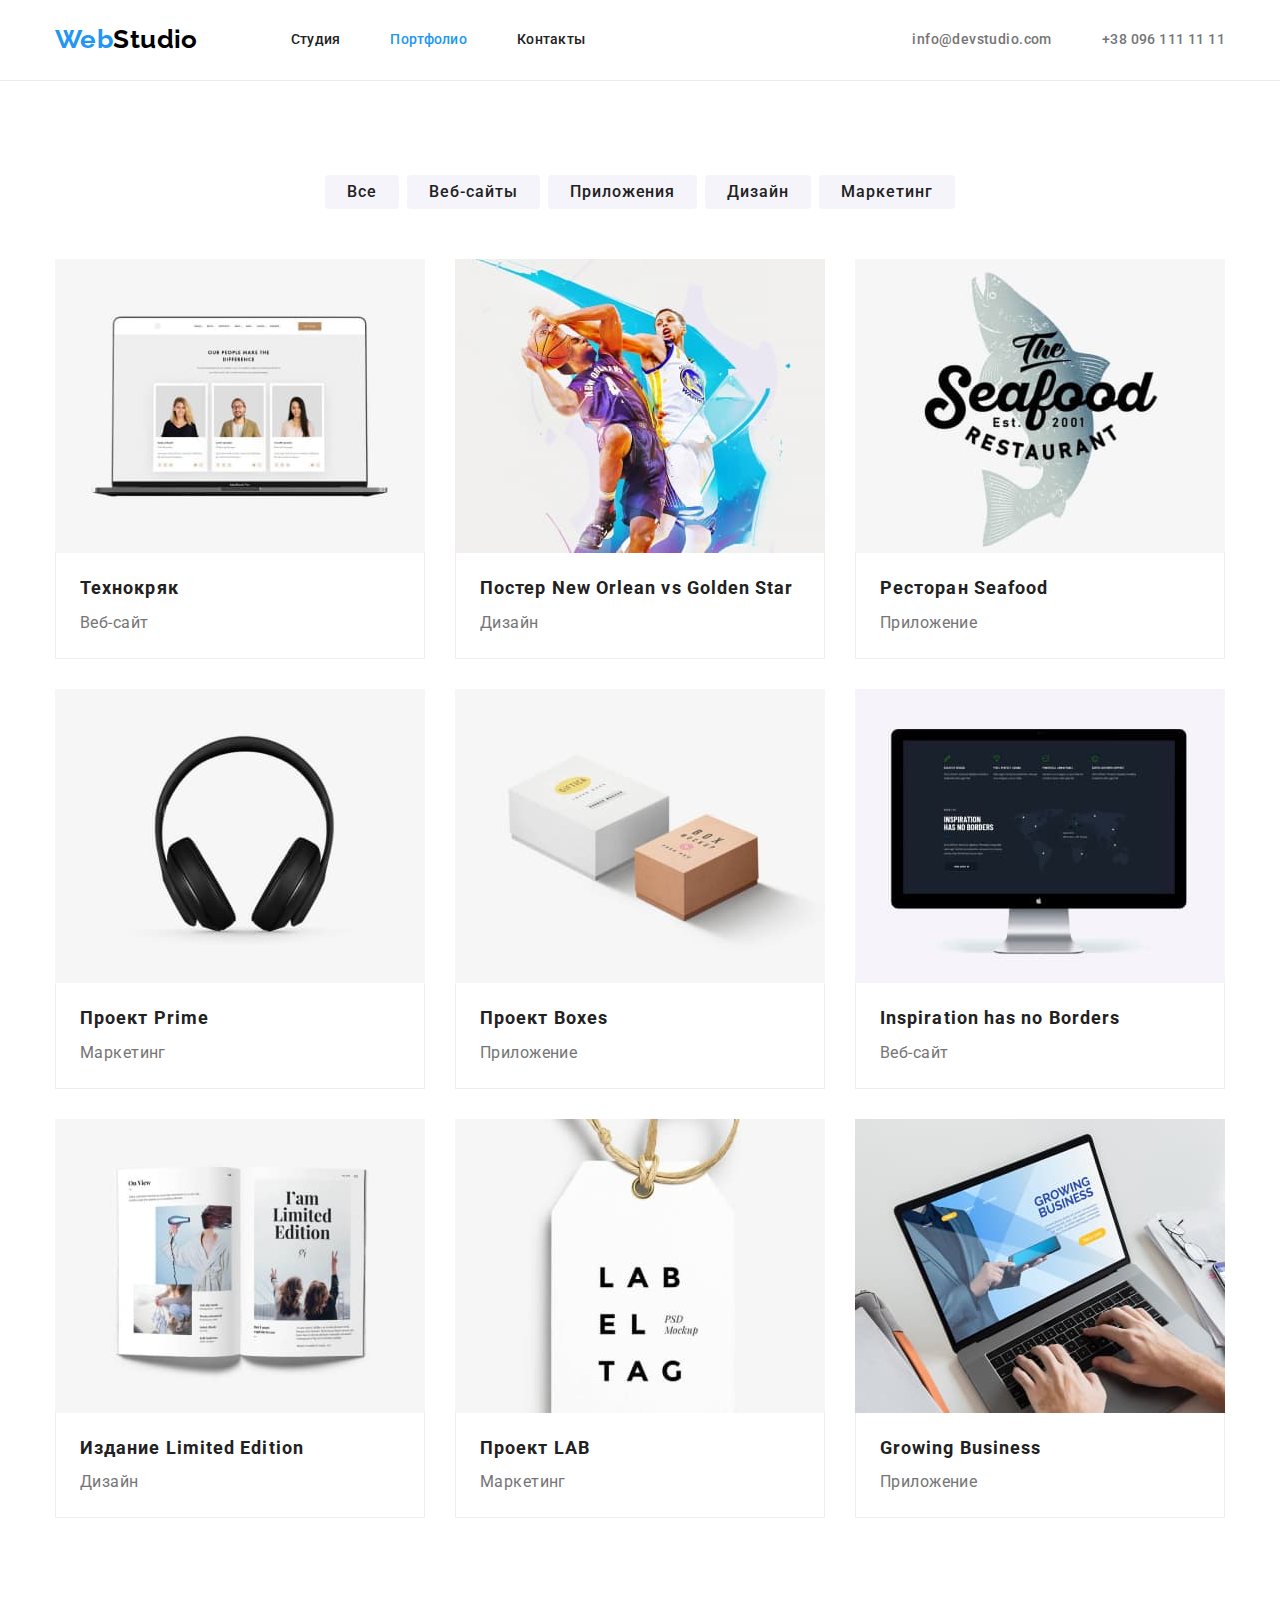
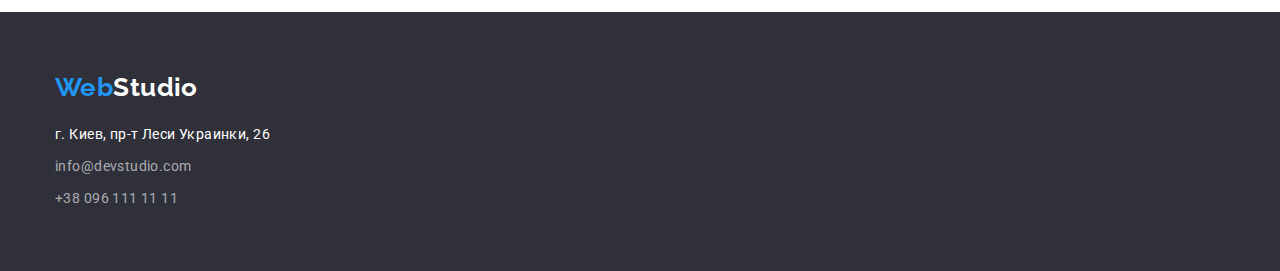
==== portfolio.html @ 7a7e6dae "2231" ====
<!DOCTYPE html>
<html lang="ru">
<head>
    <meta charset="UTF-8">
    <meta name="viewport" content="width=device-width, initial-scale=1.0">
    <title>Document</title>
    <link rel="stylesheet" href="https://cdnjs.cloudflare.com/ajax/libs/modern-normalize/0.6.0/modern-normalize.min.css" />
    <link rel="stylesheet" href="./css/style.css">
    <link rel="preconnect" href="https://fonts.gstatic.com">
    <link href="https://fonts.googleapis.com/css2?family=Raleway:wght@700&family=Roboto:wght@400;500;700&display=swap"
        rel="stylesheet">
</head>
<body>
    <!-- Шапка сайта-->
    <header class="header">
        <div class="container header-container">
            <nav class="nav">
                <a href="./index.html" class="logo"> <span class="logo-first-part">Web</span>Studio</a>
                <ul class="nav-list list">
                    <li class="nav-item"><a href="./index.html" class="link">Студия</a> </li>
                    <li class="nav-item"><a href="./portfolio.html" class="link current">Портфолио</a></li>
                    <li class="nav-item"><a href="" class="link">Контакты</a></li>
                </ul>
            </nav>
            <ul class="header-contacts list">
                <li class="contact-item"><a href="mailto:info@devstudio.com" class="link">info@devstudio.com</a></li>
                <li class="contact-item"><a href="tel:+380961111111" class="link">+38 096 111 11 11</a></li>
            </ul>
        </div>
    </header>
    <main>
        <!--  Фильтр  -->
        <section class="section">
            <div class="container">
            <ul class="portfolio-filtr list">
                <li class="filtr-item"><button type="button" class="button">Все</button></li>
                <li class="filtr-item"><button type="button" class="button">Веб-сайты</button></li>
                <li class="filtr-item"><button type="button" class="button">Приложения</button></li>
                <li class="filtr-item"><button type="button" class="button">Дизайн</button></li>
                <li class="filtr-item"><button type="button" class="button">Маркетинг</button></li>
            </ul>
            <ul  class="portfolio-list list">
                <li class="portfolio-item"> <img src="./image/portfolio/project1.jpg" width="370" alt="project1">
                    <div class="portflio-text-position">
                        <h2 class="portfolio-title">Технокряк</h2>
                        <p class="description">Веб-сайт</p>
                    </div>
                </li>
                <li class="portfolio-item"> <img src="./image/portfolio/project2.jpg"  width="370" alt="project2">
                    <div class="portflio-text-position">
                        <h2 class="portfolio-title">Постер New Orlean vs Golden Star</h2>
                        <p class="description">Дизайн</p>
                    </div>
                </li>
                <li class="portfolio-item"> <img src="./image/portfolio/project3.jpg" width="370" alt="project3">
                    <div class="portflio-text-position">
                        <h2 class="portfolio-title">Ресторан Seafood</h2>
                        <p class="description">Приложение</p>
                    </div>
                </li>
                <li class="portfolio-item"> <img src="./image/portfolio/project4.jpg" width="370" alt="project4">
                    <div class="portflio-text-position">
                        <h2 class="portfolio-title">Проект Prime</h2>
                        <p class="description">Маркетинг</p>
                    </div>
                </li>
                <li class="portfolio-item"> <img src="./image/portfolio/project5.jpg" width="370" alt="project5">
                    <div class="portflio-text-position">
                        <h2 class="portfolio-title">Проект Boxes</h2>
                        <p class="description">Приложение</p>
                    </div>
                </li>
                <li class="portfolio-item"> <img src="./image/portfolio/project6.jpg" width="370" alt="project6">
                    <div class="portflio-text-position">
                        <h2 class="portfolio-title">Inspiration has no Borders</h2>
                        <p class="description">Веб-сайт</p>
                    </div>
                </li>
                <li class="portfolio-item"> <img src="./image/portfolio/project7.jpg" width="370" alt="project7">
                    <div class="portflio-text-position">
                        <h2 class="portfolio-title">Издание Limited Edition</h2>
                        <p class="description">Дизайн</p>
                    </div>
                </li>
                <li class="portfolio-item"> <img src="./image/portfolio/project8.jpg" width="370" alt="project8">
                    <div class="portflio-text-position">
                        <h2 class="portfolio-title">Проект LAB</h2>
                        <p class="description">Маркетинг</p>
                    </div>
                </li>
                <li class="portfolio-item"> <img src="./image/portfolio/project9.jpg" width="370" alt="project9">
                    <div class="portflio-text-position">
                        <h2 class="portfolio-title">Growing Business</h2>
                        <p class="description">Приложение</p>
                    </div>
                </li>
            </ul>
            </div>
        </section>
    </main>
    <!--  Подвал  -->
    <footer class="footer">
        <div class="container footer-conteiner">
            <div class="footer-logo"><a href="./index.html" class="logo"> <span class="logo-first-part">Web</span>Studio</a>
            </div>
                <address class="footer-address">
                    <ul class=" footer-address-list list">
                        <li class="footer-item"><a href="https://goo.gl/maps/7bhKxrSPHDtLt3ww5" class="map link">г. Киев, пр-т
                                Леси Украинки, 26</a></li>
                        <li class="footer-item"><a href="mailto:info@devstudio.com" class="link">info@devstudio.com </a></li>
                        <li class="footer-item"><a href="tel:+380961111111" class="link">+38 096 111 11 11</a></li>
                    </ul>
                </address>
            </div>
    </footer>
</body>

</html>
---- css/style.css ----
/* цвет основного текста rgba(33, 33, 33, 1)
 */
/* вторичный цвет текста rgba(117, 117, 117, 1) 
;
 */
/* белый rgba(255, 255, 255, 1)  */
/* акцент rgba(33, 150, 243, 1)
 */
/* вторичный цвет фона rgba(245, 244, 250, 1) */

:root {
  --primary-text-color: rgba(117, 117, 117, 1);
  --title-text-color: rgba(33, 33, 33, 1);
  --accent-color: rgba(33, 150, 243, 1);
  --primary-white-color: rgba(255, 255, 255, 1);
  --secondary-grey-color: rgba(245, 244, 250, 1);
  --primary-logo-color: rgba(0, 0, 0, 1);
  --footer-contacts-color: rgba(255, 255, 255, 0.6);
  --border-header-bottom: rgba(236, 236, 236, 1);
  --background-color: rgba(47, 48, 58, 1);
}

body {
  background-color: var(--primary-white-color);
  color: var(--primary-text-color);
  font-family: 'Roboto', sans-serif;
  font-weight: normal;
  font-size: 14px;
  letter-spacing: 0.03em;
}

/* ------------------------------- Components ------------------------------- */

.list {
  list-style: none;
}
.link {
  text-decoration: none;
}
h1,
h2,
h3,
h4,
h5,
p {
  margin-top: 0;
  margin-bottom: 0;
}
ul,
li {
  margin-top: 0;
  margin-bottom: 0;
  padding-left: 0;
}
img {
  display: block;
}
.container {
  margin: 0 auto;
  width: 1200px;
  padding-left: 15px;
  padding-right: 15px;
}
.section {
  padding-top: 94px;
  padding-bottom: 94px;
}

/* ----------------------------- End  Components ---------------------------- */

/* --------------------------------- Header --------------------------------- */
/* ---------------------------------- logo ---------------------------------- */
.header {
  border-bottom: 1px solid var(--border-header-bottom);
  padding-top: 24px;
  padding-bottom: 25px;
}
.header-container {
  display: flex;
  align-items: center;
  justify-content: space-between;
}
.nav {
  display: flex;
  align-items: center;
}
.nav-list {
  display: flex;
  align-items: center;
}
.nav-item:not(:last-child) {
  margin-right: 50px;
}
.logo {
  font-family: 'Raleway', sans-serif;
  font-weight: bold;
  font-size: 26px;
  line-height: 1.19;
  text-decoration: none;
  margin-right: 93px;
}
.logo-first-part {
  color: var(--accent-color);
}
.header .logo {
  color: var(--primary-logo-color);
}
/*                                  End logo                                  */

.nav-list .link {
  color: var(--title-text-color);
  font-weight: 500;
  line-height: 1.14;
  letter-spacing: 0.02em;
}
.header-contacts {
  display: flex;
  align-items: center;
}
.contact-item:not(:last-child) {
  margin-right: 50px;
}
.header-contacts .link {
  color: var(--primary-text-color);
  font-weight: 500;
}
.nav-list .link:hover,
.nav-list .link:focus,
.header-contacts .link:hover,
.header-contacts .link:focus {
  color: var(--accent-color);
}
.nav-list .link.current {
  color: var(--accent-color);
}
/* ------------------------------ End header ------------------------------ */

/* ---------------------------------- Hero ---------------------------------- */

.hero {
  background-color: var(--background-color);
  padding-top: 200px;
  padding-bottom: 200px;
  text-align: center;
}
.hero-main-title {
  color: var(--primary-white-color);
  font-weight: 900;
  font-size: 44px;
  line-height: 1.36;
  text-align: center;
  letter-spacing: 0.06em;
  text-transform: uppercase;
  /* Так можно делать или это полный пипец? */
  margin-bottom: 35px;
}
/* Button */
.button {
  color: var(--primary-white-color);
  background-color: var(--accent-color);
  font-weight: bold;
  font-size: 16px;
  line-height: 1.87;
  text-align: center;
  letter-spacing: 0.06em;
  cursor: pointer;
  padding: 10px 32px;
  border: 1px solid var(--primary-logo-color);
  box-shadow: 0px 4px 4px rgba(0, 0, 0, 0.15);
  border-radius: 4px;
}
.button:focus,
.button:hover {
  background-color: rgb(24, 140, 232);
}
/* -------------------------------- End hero -------------------------------- */

/* -------------------------------- Advantage ------------------------------- */
.advantage {
  padding-bottom: 0;
  padding-bottom: 47px;
}
.advantage-list {
  display: flex;
  align-items: center;
  margin-left: -30px;
}
.advantage-item {
  margin-left: 30px;
  flex-basis: calc((100% - 120px) / 4);
}
.advantage-list .title {
  line-height: 1.14;
  text-transform: uppercase;
  color: var(--title-text-color);
  font-weight: bold;
  margin-bottom: 10px;
}
.advantage-list .description {
  line-height: 1.71;
}

.visually-hidden {
  position: absolute;
  width: 1px;
  height: 1px;
  margin: -1px;
  border: 0;
  padding: 0;
  white-space: nowrap;
  clip-path: inset(100%);
  clip: rect(0 0 0 0);
  overflow: hidden;
}
/* ------------------------------ End Advantage ----------------------------- */

/* -------------------------------- Services -------------------------------- */
.services {
  padding-top: 0;
  padding-top: 47px;
}
.services-title {
  margin-bottom: 50px;
  font-weight: bold;
  font-size: 36px;
  line-height: 1.17;
  text-align: center;
  color: var(--title-text-color);
}
.services-list {
  display: flex;
  align-items: center;
  margin-left: -30px;
}
.services-item {
  margin-left: 30px;
  flex-basis: calc((100% - 90px) / 3);
}
/* ------------------------------ End Services ------------------------------ */

/* ---------------------------------- Team ---------------------------------- */
.team {
  background-color: var(--secondary-grey-color);
}
.team-title {
  font-weight: bold;
  font-size: 36px;
  line-height: 1.17;
  text-align: center;
  color: var(--title-text-color);
  margin-bottom: 50px;
}
.team-list {
  display: flex;
  align-items: center;
  margin-left: -30px;
  margin-top: -30px;
  text-align: center;
}
.team-item {
  margin-top: 30px;
  margin-left: 30px;
  flex-basis: calc((100% - 120px) / 4);
  box-shadow: 0px 1px 3px rgba(0, 0, 0, 0.12), 0px 1px 1px rgba(0, 0, 0, 0.14),
    0px 2px 1px rgba(0, 0, 0, 0.2);
  border-radius: 0px 0px 4px 4px;
}
.team-list .title {
  font-weight: 500;
  font-size: 16px;
  line-height: 1.19;
  color: var(--title-text-color);
  margin-bottom: 10px;
}
.team-list .profession {
  font-size: 16px;
  line-height: 1.19;
}
.teamcard {
  padding-top: 30px;
  padding-bottom: 30px;
  background-color: var(--primary-white-color);
}

/* -------------------------------- End team -------------------------------- */

/* --------------------------------- Footer --------------------------------- */
/* ---------------------------------- logo ---------------------------------- */

.footer {
  background-color: var(--background-color);
  padding-top: 60px;
  padding-bottom: 60px;
}

.footer .logo {
  color: var(--primary-white-color);
}
.footer-logo {
  margin-bottom: 20px;
}
/*                                  End logo                                  */
.footer-address-list .link {
  line-height: 1.71;
  color: var(--footer-contacts-color);
  font-style: normal;
}
.footer-address-list {
  display: flex;
  flex-direction: column;
}
.footer-item:not(:last-child) {
  margin-bottom: 8px;
}
.footer-address-list .map {
  color: var(--primary-white-color);
}

.footer-address .link:hover,
.footer-address .link:focus,
.footer-address-list .link:hover,
.footer-address-list .link:focus {
  color: var(--accent-color);
}

/* -------------------------------- Portfolio ------------------------------- */
/* filtr pozition */
.portfolio-filtr {
  display: flex;
  justify-content: center;
  margin-bottom: 50px;
}
.filtr-item:not(:last-child) {
  margin-right: 8px;
}
.filtr-item:last-child {
  margin-right: 0;
}
/* End filtr pozition */

.portfolio-filtr .button {
  color: var(--title-text-color);
  background-color: var(--secondary-grey-color);
  font-weight: 500;
  line-height: 1.39;
  padding: 6px 22px;
  box-shadow: none;
  border: 0;
}
.portfolio-filtr .button:focus,
.portfolio-filtr .button:hover {
  color: var(--primary-white-color);
  background-color: var(--accent-color);
  box-shadow: 0px 3px 1px rgba(0, 0, 0, 0.1), 0px 1px 2px rgba(0, 0, 0, 0.08),
    0px 2px 2px rgba(0, 0, 0, 0.12);
}

.portfolio-list {
  display: flex;
  flex-wrap: wrap;
  margin-bottom: -30px;
}
.portfolio-item:nth-child(n) {
  margin-right: 30px;
  margin-bottom: 30px;
}
.portfolio-item:nth-child(3n) {
  margin-right: 0;
}

.portfolio-list .portfolio-title {
  color: var(--title-text-color);
  font-style: 700;
  font-size: 18px;
  line-height: 1.71;
  letter-spacing: 0.06em;
  margin-bottom: 4px;
}

.portfolio-list .description {
  font-size: 16px;
  line-height: 1.87;
}
.portflio-text-position {
  padding: 20px 24px;
  border: 1px solid #eeeeee;
  border-top: 0;
}
/* --------------------------------End Portfolio ------------------------------- */
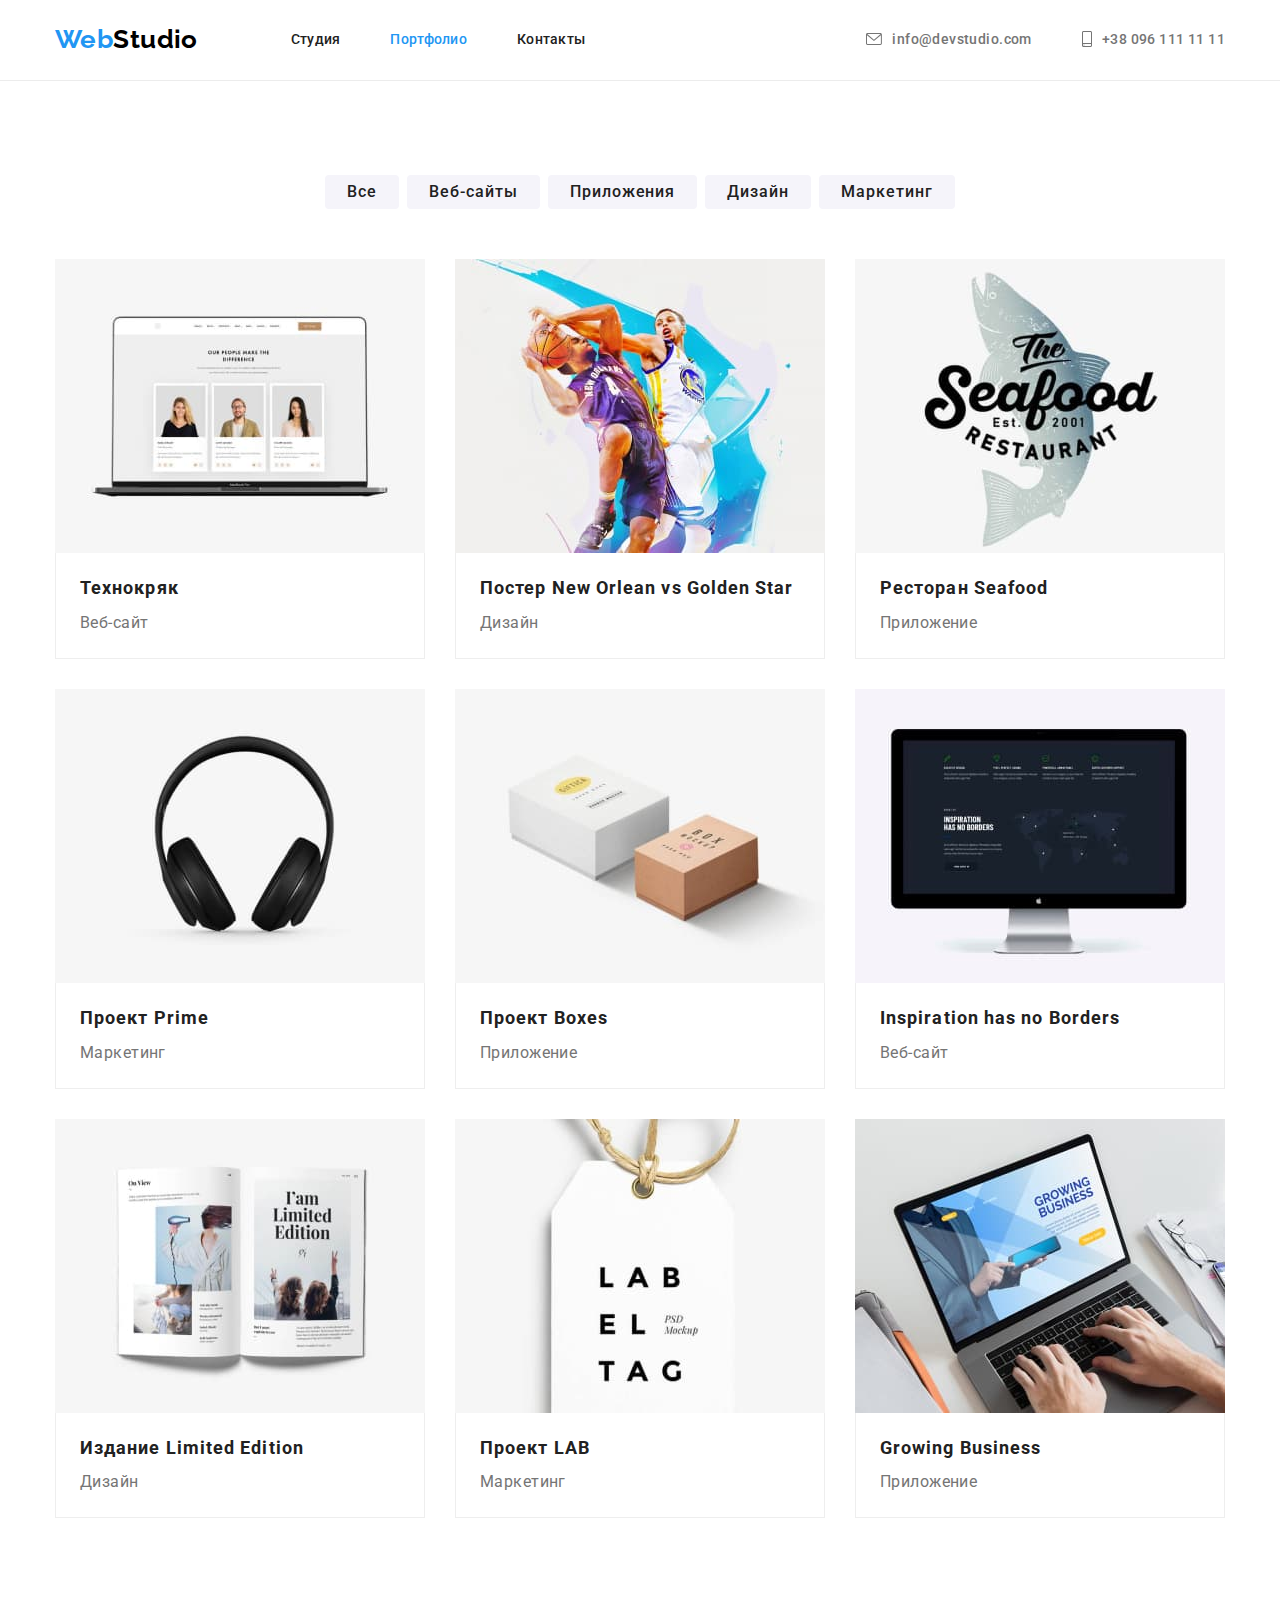
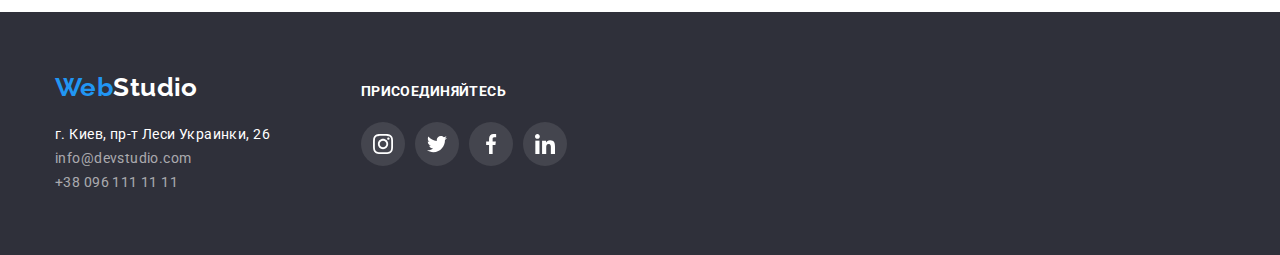
==== commit 4d9bd269: "дз" ====
--- a/portfolio.html
+++ b/portfolio.html
@@ -12,23 +12,30 @@
 </head>
 <body>
     <!-- Шапка сайта-->
-    <header class="header">
-        <div class="container header-container">
-            <nav class="nav">
-                <a href="./index.html" class="logo"> <span class="logo-first-part">Web</span>Studio</a>
-                <ul class="nav-list list">
-                    <li class="nav-item"><a href="./index.html" class="link">Студия</a> </li>
-                    <li class="nav-item"><a href="./portfolio.html" class="link current">Портфолио</a></li>
-                    <li class="nav-item"><a href="" class="link">Контакты</a></li>
-                </ul>
-            </nav>
-            <ul class="header-contacts list">
-                <li class="contact-item"><a href="mailto:info@devstudio.com" class="link">info@devstudio.com</a></li>
-                <li class="contact-item"><a href="tel:+380961111111" class="link">+38 096 111 11 11</a></li>
+<header class="header">
+    <div class="container header-container">
+        <nav class="nav">
+            <a href="./index.html" class="logo"> <span class="logo-first-part">Web</span>Studio</a>
+            <ul class="nav-list list">
+                <li class="nav-item"><a href="./index.html" class="link ">Студия</a> </li>
+                <li class="nav-item"><a href="./portfolio.html" class="link current">Портфолио</a></li>
+                <li class="nav-item"><a href="" class="link">Контакты</a></li>
             </ul>
-        </div>
-    </header>
-    <main>
+        </nav>
+        <ul class="header-contacts list">
+            <li class="contact-item">
+                <a href="mailto:info@devstudio.com" class="link"> <svg class="email-icon">
+                        <use href="./image/icons.svg#envelope"></use>
+                    </svg>info@devstudio.com</a>
+            </li>
+            <li class="contact-item">
+                <a href="tel:+380961111111" class="link"> <svg class="tell-icon">
+                        <use href="./image/icons.svg#smartphone"></use>
+                    </svg> +38 096 111 11 11</a>
+            </li>
+        </ul>
+    </div>
+</header>    <main>
         <!--  Фильтр  -->
         <section class="section">
             <div class="container">
@@ -101,17 +108,55 @@
     <!--  Подвал  -->
     <footer class="footer">
         <div class="container footer-conteiner">
-            <div class="footer-logo"><a href="./index.html" class="logo"> <span class="logo-first-part">Web</span>Studio</a>
-            </div>
+            <div class="logo-address">
+                <div class="footer-logo"><a href="./index.html" class="logo"> <span
+                            class="logo-first-part">Web</span>Studio</a>
+                </div>
                 <address class="footer-address">
                     <ul class=" footer-address-list list">
-                        <li class="footer-item"><a href="https://goo.gl/maps/7bhKxrSPHDtLt3ww5" class="map link">г. Киев, пр-т
+                        <li class="footer-item"><a href="https://goo.gl/maps/7bhKxrSPHDtLt3ww5" class="map link">г. Киев,
+                                пр-т
                                 Леси Украинки, 26</a></li>
-                        <li class="footer-item"><a href="mailto:info@devstudio.com" class="link">info@devstudio.com </a></li>
+                        <li class="footer-item"><a href="mailto:info@devstudio.com" class="link">info@devstudio.com </a>
+                        </li>
                         <li class="footer-item"><a href="tel:+380961111111" class="link">+38 096 111 11 11</a></li>
                     </ul>
                 </address>
             </div>
+            <div class="social-link">
+                <h3 class="get-in">Присоединяйтесь</h3>
+                <ul class="social-list list">
+                    <li class="social-list-item">
+                        <a href="" class="social-list-link link">
+                            <svg class="social-list-icon">
+                                <use href="./image/icons.svg#instagram"></use>
+                            </svg>
+                        </a>
+                    </li>
+                    <li class="social-list-item">
+                        <a href="" class="social-list-link link">
+                            <svg class="social-list-icon">
+                                <use href="./image/icons.svg#twitter"></use>
+                            </svg>
+                        </a>
+                    </li>
+                    <li class="social-list-item">
+                        <a href="" class="social-list-link link">
+                            <svg class="social-list-icon">
+                                <use href="./image/icons.svg#facebook"></use>
+                            </svg>
+                        </a>
+                    </li>
+                    <li class="social-list-item">
+                        <a href="" class="social-list-link link">
+                            <svg class="social-list-icon">
+                                <use href="./image/icons.svg#linkedin"></use>
+                            </svg>
+                        </a>
+                    </li>
+                </ul>
+            </div>
+        </div>
     </footer>
 </body>
 
--- a/css/style.css
+++ b/css/style.css
@@ -18,6 +18,7 @@
   --footer-contacts-color: rgba(255, 255, 255, 0.6);
   --border-header-bottom: rgba(236, 236, 236, 1);
   --background-color: rgba(47, 48, 58, 1);
+  --social-link-color: rgba(175, 177, 184, 1);
 }
 
 body {
@@ -117,6 +118,11 @@
   display: flex;
   align-items: center;
 }
+.contact-item .link {
+  display: flex;
+  align-items: center;
+}
+
 .contact-item:not(:last-child) {
   margin-right: 50px;
 }
@@ -124,15 +130,31 @@
   color: var(--primary-text-color);
   font-weight: 500;
 }
+.email-icon {
+  content: '';
+  width: 16px;
+  height: 12px;
+  margin-right: 10px;
+  fill: currentColor;
+}
+.tell-icon {
+  content: '';
+  width: 10px;
+  height: 16px;
+  margin-right: 10px;
+  fill: currentColor;
+}
 .nav-list .link:hover,
 .nav-list .link:focus,
-.header-contacts .link:hover,
-.header-contacts .link:focus {
+.contact-item .link:hover,
+.contact-item .link:focus {
   color: var(--accent-color);
 }
+
 .nav-list .link.current {
   color: var(--accent-color);
 }
+
 /* ------------------------------ End header ------------------------------ */
 
 /* ---------------------------------- Hero ---------------------------------- */
@@ -142,6 +164,14 @@
   padding-top: 200px;
   padding-bottom: 200px;
   text-align: center;
+  background-image: linear-gradient(
+      rgba(47, 48, 58, 0.4),
+      rgba(47, 48, 58, 0.4)
+    ),
+    url('../image/hero/bg.png');
+  background-repeat: no-repeat;
+  background-position: center;
+  background-size: cover;
 }
 .hero-main-title {
   color: var(--primary-white-color);
@@ -176,6 +206,22 @@
 /* -------------------------------- End hero -------------------------------- */
 
 /* -------------------------------- Advantage ------------------------------- */
+.advantage-icon {
+  display: flex;
+  justify-content: center;
+  align-items: center;
+  width: 270px;
+  height: 120px;
+  margin-bottom: 30px;
+  background: #f5f4fa;
+  border-radius: 4px;
+}
+
+.icon {
+  width: 70px;
+  height: 70px;
+}
+
 .advantage {
   padding-bottom: 0;
   padding-bottom: 47px;
@@ -264,6 +310,7 @@
   box-shadow: 0px 1px 3px rgba(0, 0, 0, 0.12), 0px 1px 1px rgba(0, 0, 0, 0.14),
     0px 2px 1px rgba(0, 0, 0, 0.2);
   border-radius: 0px 0px 4px 4px;
+  background-color: var(--primary-white-color);
 }
 .team-list .title {
   font-weight: 500;
@@ -275,31 +322,108 @@
 .team-list .profession {
   font-size: 16px;
   line-height: 1.19;
+  margin-bottom: 16px;
 }
 .teamcard {
   padding-top: 30px;
   padding-bottom: 30px;
-  background-color: var(--primary-white-color);
+}
+/* социальные сети */
+.social-list {
+  display: flex;
+  justify-content: space-between;
+  padding-left: 32px;
+  padding-right: 32px;
+}
+
+.social-list-link {
+  display: flex;
+  justify-content: center;
+  align-items: center;
+  width: 44px;
+  height: 44px;
+  border-radius: 50%;
+}
+
+.social-list-icon {
+  width: 20px;
+  height: 20px;
+  fill: var(--social-link-color);
+}
+.social-list-link:hover,
+.social-list-link:focus {
+  background-color: var(--accent-color);
+}
+.social-list-link:hover .social-list-icon,
+.social-list-link:focus .social-list-icon {
+  fill: var(--primary-white-color);
 }
 
 /* -------------------------------- End team -------------------------------- */
 
+/* company */
+.company-title {
+  font-weight: bold;
+  font-size: 36px;
+  line-height: 1.17;
+  text-align: center;
+  color: var(--title-text-color);
+  margin-bottom: 50px;
+}
+
+.company-list {
+  display: flex;
+}
+.company-list-link {
+  display: flex;
+  box-sizing: border-box;
+  justify-content: center;
+  align-items: center;
+  width: 170px;
+  height: 92px;
+  border: 1px solid #afb1b8;
+  border-radius: 4px;
+}
+.company-list-item:not(:last-child) {
+  margin-right: 30px;
+}
+
+.company-list-icon {
+  fill: var(--social-link-color);
+}
+.company-list-item:hover .company-list-link,
+.company-list-item:focus .company-list-link {
+  border-color: var(--accent-color);
+}
+
+.company-list-link:hover .company-list-icon,
+.company-list-link:focus .company-list-icon {
+  fill: var(--accent-color);
+}
+
+/*  end company */
 /* --------------------------------- Footer --------------------------------- */
 /* ---------------------------------- logo ---------------------------------- */
 
+.footer .logo {
+  color: var(--primary-white-color);
+}
+.footer-logo {
+  margin-bottom: 20px;
+}
+/*                                  End logo                                  */
 .footer {
   background-color: var(--background-color);
   padding-top: 60px;
   padding-bottom: 60px;
 }
-
-.footer .logo {
-  color: var(--primary-white-color);
-}
-.footer-logo {
-  margin-bottom: 20px;
-}
-/*                                  End logo                                  */
+.footer-conteiner {
+  display: flex;
+  align-items: baseline;
+}
+.logo-address {
+  margin-right: 70px;
+}
 .footer-address-list .link {
   line-height: 1.71;
   color: var(--footer-contacts-color);
@@ -309,7 +433,7 @@
   display: flex;
   flex-direction: column;
 }
-.footer-item:not(:last-child) {
+.footer-address-item:not(:last-child) {
   margin-bottom: 8px;
 }
 .footer-address-list .map {
@@ -321,6 +445,36 @@
 .footer-address-list .link:hover,
 .footer-address-list .link:focus {
   color: var(--accent-color);
+}
+/* Социальные ссылки */
+.get-in {
+  margin-bottom: 22px;
+  text-transform: uppercase;
+  font-weight: bold;
+  font-size: 14px;
+  line-height: 1.14;
+  color: var(--primary-white-color);
+}
+
+.footer .social-list {
+  padding: 0;
+}
+.footer .social-list-item:not(:last-child) {
+  margin-right: 10px;
+}
+.footer .social-list-link {
+  background-color: rgb(68, 69, 78);
+}
+.footer .social-list-icon {
+  fill: var(--primary-white-color);
+}
+
+.footer.social-list-link:not(:last-child) {
+  margin-right: 10px;
+}
+.footer .social-list-link:hover,
+.footer .social-list-link:focus {
+  background-color: var(--accent-color);
 }
 
 /* -------------------------------- Portfolio ------------------------------- */
@@ -386,4 +540,9 @@
   border: 1px solid #eeeeee;
   border-top: 0;
 }
+.portfolio-item:focus,
+.portfolio-item:hover {
+  box-shadow: 0px 1px 1px rgba(0, 0, 0, 0.12), 0px 4px 4px rgba(0, 0, 0, 0.06),
+    1px 4px 6px rgba(0, 0, 0, 0.16);
+}
 /* --------------------------------End Portfolio ------------------------------- */
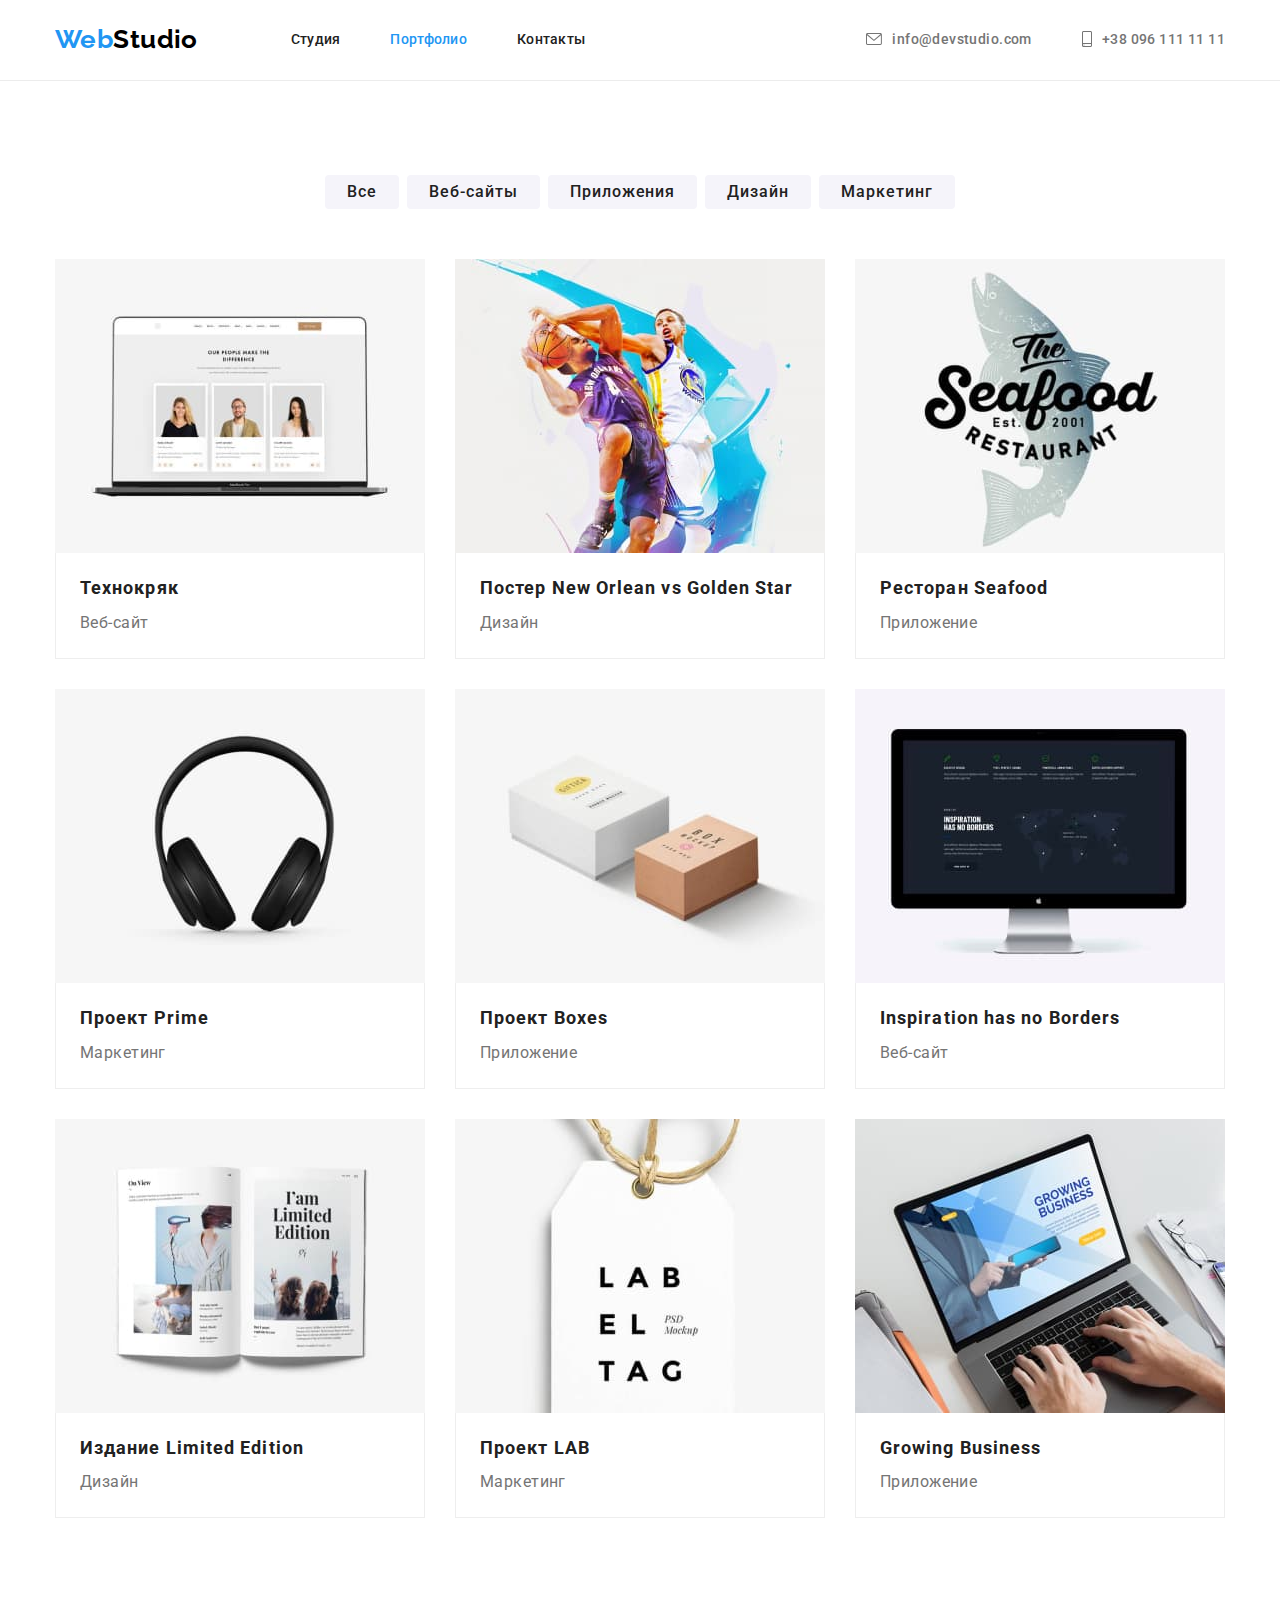
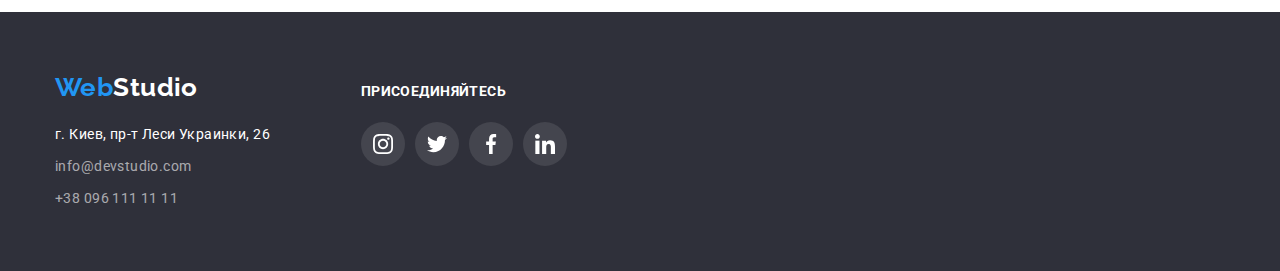
==== commit 353b2949: "дз" ====
--- a/portfolio.html
+++ b/portfolio.html
@@ -47,60 +47,78 @@
                 <li class="filtr-item"><button type="button" class="button">Маркетинг</button></li>
             </ul>
             <ul  class="portfolio-list list">
-                <li class="portfolio-item"> <img src="./image/portfolio/project1.jpg" width="370" alt="project1">
-                    <div class="portflio-text-position">
-                        <h2 class="portfolio-title">Технокряк</h2>
-                        <p class="description">Веб-сайт</p>
-                    </div>
+                <li class="portfolio-item"> 
+                    <a href="" class="link"><img src="./image/portfolio/project1.jpg" width="370" alt="project1">
+                        <div class="portflio-text-position">
+                            <h2 class="portfolio-title">Технокряк</h2>
+                            <p class="description">Веб-сайт</p>
+                         </div> 
+                     </a>
                 </li>
-                <li class="portfolio-item"> <img src="./image/portfolio/project2.jpg"  width="370" alt="project2">
+                <li class="portfolio-item"> 
+                    <a href="" class="link"> <img src="./image/portfolio/project2.jpg"  width="370" alt="project2">
                     <div class="portflio-text-position">
                         <h2 class="portfolio-title">Постер New Orlean vs Golden Star</h2>
                         <p class="description">Дизайн</p>
-                    </div>
+                    </div> 
+                </a>
                 </li>
-                <li class="portfolio-item"> <img src="./image/portfolio/project3.jpg" width="370" alt="project3">
-                    <div class="portflio-text-position">
-                        <h2 class="portfolio-title">Ресторан Seafood</h2>
-                        <p class="description">Приложение</p>
-                    </div>
-                </li>
-                <li class="portfolio-item"> <img src="./image/portfolio/project4.jpg" width="370" alt="project4">
-                    <div class="portflio-text-position">
-                        <h2 class="portfolio-title">Проект Prime</h2>
-                        <p class="description">Маркетинг</p>
-                    </div>
-                </li>
-                <li class="portfolio-item"> <img src="./image/portfolio/project5.jpg" width="370" alt="project5">
-                    <div class="portflio-text-position">
-                        <h2 class="portfolio-title">Проект Boxes</h2>
-                        <p class="description">Приложение</p>
-                    </div>
-                </li>
-                <li class="portfolio-item"> <img src="./image/portfolio/project6.jpg" width="370" alt="project6">
-                    <div class="portflio-text-position">
-                        <h2 class="portfolio-title">Inspiration has no Borders</h2>
-                        <p class="description">Веб-сайт</p>
-                    </div>
-                </li>
-                <li class="portfolio-item"> <img src="./image/portfolio/project7.jpg" width="370" alt="project7">
-                    <div class="portflio-text-position">
-                        <h2 class="portfolio-title">Издание Limited Edition</h2>
-                        <p class="description">Дизайн</p>
-                    </div>
-                </li>
-                <li class="portfolio-item"> <img src="./image/portfolio/project8.jpg" width="370" alt="project8">
-                    <div class="portflio-text-position">
-                        <h2 class="portfolio-title">Проект LAB</h2>
-                        <p class="description">Маркетинг</p>
-                    </div>
-                </li>
-                <li class="portfolio-item"> <img src="./image/portfolio/project9.jpg" width="370" alt="project9">
-                    <div class="portflio-text-position">
-                        <h2 class="portfolio-title">Growing Business</h2>
-                        <p class="description">Приложение</p>
-                    </div>
-                </li>
+                <li class="portfolio-item">
+                    <a href="" class="link"><img src="./image/portfolio/project3.jpg" width="370" alt="project3">
+                        <div class="portflio-text-position">
+                            <h2 class="portfolio-title">Ресторан Seafood</h2>
+                            <p class="description">Приложение</p>
+                        </div>
+                    </a>
+                </li> 
+                <li class="portfolio-item">
+                    <a href="" class="link"> <img src="./image/portfolio/project4.jpg" width="370" alt="project4">
+                        <div class="portflio-text-position">
+                          <h2 class="portfolio-title">Проект Prime</h2>
+                           <p class="description">Маркетинг</p>
+                        </div>
+                    </a>
+                </li> 
+                <li class="portfolio-item">
+                    <a href="" class="link"> <img src="./image/portfolio/project5.jpg" width="370" alt="project5">
+                        <div class="portflio-text-position">
+                          <h2 class="portfolio-title">Проект Boxes</h2>
+                          <p class="description">Приложение</p>
+                        </div>
+                    </a>
+                </li> 
+                <li class="portfolio-item">
+                    <a href="" class="link"> <img src="./image/portfolio/project6.jpg" width="370" alt="project6">
+                        <div class="portflio-text-position">
+                           <h2 class="portfolio-title">Inspiration has no Borders</h2>
+                          <p class="description">Веб-сайт</p>
+                        </div>
+                    </a>
+                </li> 
+                <li class="portfolio-item">
+                    <a href="" class="link"> <img src="./image/portfolio/project7.jpg" width="370" alt="project7">
+                         <div class="portflio-text-position">
+                             <h2 class="portfolio-title">Издание Limited Edition</h2>
+                             <p class="description">Дизайн</p>
+                         </div>
+                    </a>
+                </li> 
+                <li class="portfolio-item">
+                    <a href="" class="link"> <img src="./image/portfolio/project8.jpg" width="370" alt="project8">
+                        <div class="portflio-text-position">
+                            <h2 class="portfolio-title">Проект LAB</h2>
+                            <p class="description">Маркетинг</p>
+                        </div>
+                    </a>
+                </li> 
+                <li class="portfolio-item">
+                    <a href="" class="link"> <img src="./image/portfolio/project9.jpg" width="370" alt="project9">
+                        <div class="portflio-text-position">
+                            <h2 class="portfolio-title">Growing Business</h2>
+                            <p class="description">Приложение</p>
+                        </div>
+                    </a>
+                </li> 
             </ul>
             </div>
         </section>
@@ -113,14 +131,12 @@
                             class="logo-first-part">Web</span>Studio</a>
                 </div>
                 <address class="footer-address">
-                    <ul class=" footer-address-list list">
-                        <li class="footer-item"><a href="https://goo.gl/maps/7bhKxrSPHDtLt3ww5" class="map link">г. Киев,
-                                пр-т
-                                Леси Украинки, 26</a></li>
-                        <li class="footer-item"><a href="mailto:info@devstudio.com" class="link">info@devstudio.com </a>
-                        </li>
-                        <li class="footer-item"><a href="tel:+380961111111" class="link">+38 096 111 11 11</a></li>
-                    </ul>
+                <ul class=" footer-address-list list">
+                    <li class="footer-address-item"><a href="https://goo.gl/maps/7bhKxrSPHDtLt3ww5" class="map link">г. Киев, пр-т
+                            Леси Украинки, 26</a></li>
+                    <li class="footer-address-item"><a href="mailto:info@devstudio.com" class="link">info@devstudio.com </a></li>
+                    <li class="footer-address-item"><a href="tel:+380961111111" class="link">+38 096 111 11 11</a></li>
+                </ul>
                 </address>
             </div>
             <div class="social-link">
--- a/css/style.css
+++ b/css/style.css
@@ -29,7 +29,6 @@
   font-size: 14px;
   letter-spacing: 0.03em;
 }
-
 /* ------------------------------- Components ------------------------------- */
 
 .list {
@@ -168,7 +167,7 @@
       rgba(47, 48, 58, 0.4),
       rgba(47, 48, 58, 0.4)
     ),
-    url('../image/hero/bg.png');
+    url('../image/hero/bg.jpg ');
   background-repeat: no-repeat;
   background-position: center;
   background-size: cover;
@@ -327,13 +326,13 @@
 .teamcard {
   padding-top: 30px;
   padding-bottom: 30px;
+  padding-left: 32px;
+  padding-right: 32px;
 }
 /* социальные сети */
 .social-list {
   display: flex;
   justify-content: space-between;
-  padding-left: 32px;
-  padding-right: 32px;
 }
 
 .social-list-link {
@@ -534,6 +533,7 @@
 .portfolio-list .description {
   font-size: 16px;
   line-height: 1.87;
+  color: var(--primary-text-color);
 }
 .portflio-text-position {
   padding: 20px 24px;
